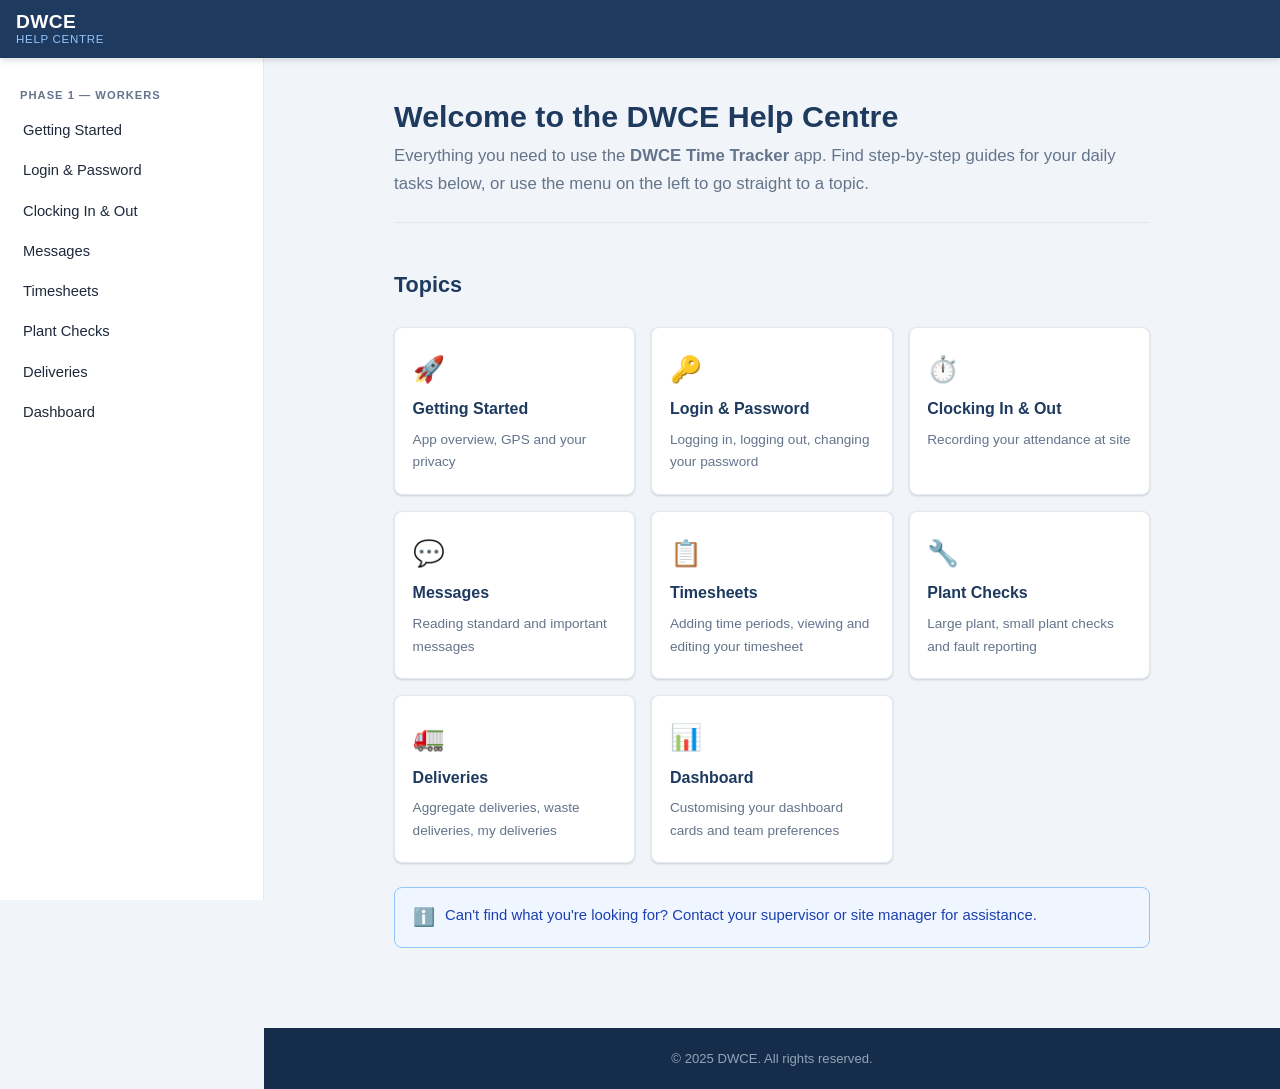
==== index.html @ fcccf169 "Update help content and add Dashboard guide" ====
<!DOCTYPE html>
<html lang="en">
<head>
  <meta charset="UTF-8">
  <meta name="viewport" content="width=device-width, initial-scale=1.0">
  <title>DWCE Help Centre</title>
  <link rel="stylesheet" href="style.css">
</head>
<body>

<header class="site-header">
  <div class="header-inner">
    <button class="menu-toggle" id="menuToggle" aria-label="Toggle navigation">
      <span></span><span></span><span></span>
    </button>
    <a href="index.html" class="logo">
      <span class="logo-text">DWCE</span>
      <span class="logo-sub">Help Centre</span>
    </a>
  </div>
</header>

<div class="sidebar-overlay" id="sidebarOverlay"></div>

<nav class="sidebar" id="sidebar">
  <div class="nav-label">Phase 1 — Workers</div>
  <a href="getting-started.html" class="nav-link">Getting Started</a>
  <a href="login.html"           class="nav-link">Login &amp; Password</a>
  <a href="clocking.html"        class="nav-link">Clocking In &amp; Out</a>
  <a href="messages.html"        class="nav-link">Messages</a>
  <a href="timesheets.html"      class="nav-link">Timesheets</a>
  <a href="plant-checks.html"    class="nav-link">Plant Checks</a>
  <a href="deliveries.html"      class="nav-link">Deliveries</a>
  <a href="dashboard.html"       class="nav-link">Dashboard</a>
</nav>

<main class="content">
  <div class="content-inner">

    <h1>Welcome to the DWCE Help Centre</h1>
    <p class="page-intro">
      Everything you need to use the <strong>DWCE Time Tracker</strong> app. Find step-by-step
      guides for your daily tasks below, or use the menu on the left to go straight to a topic.
    </p>

    <h2>Topics</h2>
    <div class="card-grid">

      <a href="getting-started.html" class="card">
        <div class="card-icon">🚀</div>
        <div class="card-title">Getting Started</div>
        <div class="card-desc">App overview, GPS and your privacy</div>
      </a>

      <a href="login.html" class="card">
        <div class="card-icon">🔑</div>
        <div class="card-title">Login &amp; Password</div>
        <div class="card-desc">Logging in, logging out, changing your password</div>
      </a>

      <a href="clocking.html" class="card">
        <div class="card-icon">⏱️</div>
        <div class="card-title">Clocking In &amp; Out</div>
        <div class="card-desc">Recording your attendance at site</div>
      </a>

      <a href="messages.html" class="card">
        <div class="card-icon">💬</div>
        <div class="card-title">Messages</div>
        <div class="card-desc">Reading standard and important messages</div>
      </a>

      <a href="timesheets.html" class="card">
        <div class="card-icon">📋</div>
        <div class="card-title">Timesheets</div>
        <div class="card-desc">Adding time periods, viewing and editing your timesheet</div>
      </a>

      <a href="plant-checks.html" class="card">
        <div class="card-icon">🔧</div>
        <div class="card-title">Plant Checks</div>
        <div class="card-desc">Large plant, small plant checks and fault reporting</div>
      </a>

      <a href="deliveries.html" class="card">
        <div class="card-icon">🚛</div>
        <div class="card-title">Deliveries</div>
        <div class="card-desc">Aggregate deliveries, waste deliveries, my deliveries</div>
      </a>

      <a href="dashboard.html" class="card">
        <div class="card-icon">📊</div>
        <div class="card-title">Dashboard</div>
        <div class="card-desc">Customising your dashboard cards and team preferences</div>
      </a>

    </div>

    <div class="info">
      <span class="callout-icon">ℹ️</span>
      <div class="callout-body">
        <p>Can't find what you're looking for? Contact your supervisor or site manager for assistance.</p>
      </div>
    </div>

  </div>
</main>

<footer class="site-footer">
  &copy; 2025 DWCE. All rights reserved.
</footer>

<script src="nav.js"></script>
</body>
</html>
---- style.css ----
/* ================================================================
   DWCE Help Centre — Main Stylesheet
   Phase 1: Construction Worker
   ================================================================ */

:root {
  --primary:        #1e3a5f;
  --primary-dark:   #152d4a;
  --primary-light:  #2563eb;
  --accent:         #f59e0b;
  --success-bg:     #ecfdf5;
  --success-border: #6ee7b7;
  --success-text:   #065f46;
  --warn-bg:        #fffbeb;
  --warn-border:    #fcd34d;
  --warn-text:      #92400e;
  --info-bg:        #eff6ff;
  --info-border:    #93c5fd;
  --info-text:      #1e40af;
  --bg:             #f1f5f9;
  --bg-white:       #ffffff;
  --text:           #1e293b;
  --text-muted:     #64748b;
  --border:         #e2e8f0;
  --nav-width:      264px;
  --header-h:       58px;
  --radius:         8px;
  --shadow:         0 1px 3px rgba(0,0,0,.10), 0 1px 2px rgba(0,0,0,.06);
  --shadow-md:      0 4px 6px rgba(0,0,0,.07), 0 2px 4px rgba(0,0,0,.05);
}

*, *::before, *::after { box-sizing: border-box; margin: 0; padding: 0; }

html { scroll-behavior: smooth; }

body {
  font-family: -apple-system, BlinkMacSystemFont, 'Segoe UI', Roboto,
               'Helvetica Neue', Arial, sans-serif;
  background: var(--bg);
  color: var(--text);
  line-height: 1.65;
  font-size: 16px;
}

/* ── Header ─────────────────────────────────────────────────────── */
.site-header {
  position: fixed; top: 0; left: 0; right: 0; z-index: 100;
  height: var(--header-h);
  background: var(--primary);
  box-shadow: var(--shadow-md);
  display: flex; align-items: center; padding: 0 1rem;
}

.header-inner {
  display: flex; align-items: center; gap: .875rem; width: 100%;
}

.logo { text-decoration: none; display: flex; flex-direction: column; line-height: 1.15; }
.logo-text { color: #fff; font-size: 1.2rem; font-weight: 700; letter-spacing: .02em; }
.logo-sub  { color: #93c5fd; font-size: .72rem; font-weight: 500; letter-spacing: .06em; text-transform: uppercase; }

.menu-toggle {
  display: none; flex-direction: column; justify-content: center;
  gap: 5px; background: none; border: none; cursor: pointer;
  padding: 4px; flex-shrink: 0;
}
.menu-toggle span {
  display: block; width: 22px; height: 2px;
  background: #fff; border-radius: 2px; transition: all .25s;
}

/* ── Sidebar ─────────────────────────────────────────────────────── */
.sidebar {
  position: fixed; top: var(--header-h); left: 0; bottom: 0;
  width: var(--nav-width);
  background: var(--bg-white);
  border-right: 1px solid var(--border);
  overflow-y: auto;
  padding: 1.25rem 0 2rem;
  transition: transform .28s ease;
}

.nav-label {
  font-size: .7rem; font-weight: 700; letter-spacing: .09em;
  text-transform: uppercase; color: var(--text-muted);
  padding: .5rem 1.25rem .35rem;
}

.nav-link {
  display: block; padding: .5rem 1.25rem;
  color: var(--text); text-decoration: none; font-size: .92rem;
  border-left: 3px solid transparent;
  transition: background .15s, border-color .15s, color .15s;
}
.nav-link:hover          { background: #f0f6ff; color: var(--primary-light); }
.nav-link.active         { background: #eff6ff; color: var(--primary-light);
                           border-left-color: var(--primary-light); font-weight: 600; }

.nav-divider { border: none; border-top: 1px solid var(--border); margin: .75rem 0; }

/* ── Main content ────────────────────────────────────────────────── */
.content {
  margin-left: var(--nav-width);
  padding-top: var(--header-h);
  min-height: 100vh;
}

.content-inner {
  max-width: 820px;
  margin: 0 auto;
  padding: 2.5rem 2rem 4rem;
}

/* ── Typography ──────────────────────────────────────────────────── */
h1 { font-size: 1.9rem; font-weight: 800; color: var(--primary); margin-bottom: .5rem; line-height: 1.2; }
h2 { font-size: 1.35rem; font-weight: 700; color: var(--primary); margin: 2.25rem 0 .75rem; padding-top: .5rem; }
h3 { font-size: 1.05rem; font-weight: 700; color: var(--text); margin: 1.5rem 0 .5rem; }
h4 { font-size: .95rem; font-weight: 600; color: var(--text); margin: 1rem 0 .35rem; }

p  { margin-bottom: .9rem; }
ul, ol { margin: .5rem 0 .9rem 1.4rem; }
li { margin-bottom: .3rem; }

strong { font-weight: 700; }

.page-intro { font-size: 1.05rem; color: var(--text-muted); margin-bottom: 2rem; border-bottom: 1px solid var(--border); padding-bottom: 1.5rem; }

/* ── Table of Contents ───────────────────────────────────────────── */
.toc {
  background: var(--info-bg); border: 1px solid var(--info-border);
  border-radius: var(--radius); padding: 1.1rem 1.4rem;
  margin-bottom: 2rem;
}
.toc-title { font-weight: 700; font-size: .85rem; text-transform: uppercase;
             letter-spacing: .06em; color: var(--info-text); margin-bottom: .6rem; }
.toc ul   { margin: 0 0 0 1.1rem; list-style: none; }
.toc li   { margin-bottom: .2rem; }
.toc a    { color: var(--primary-light); text-decoration: none; font-size: .9rem; }
.toc a:hover { text-decoration: underline; }
.toc > ul > li > ul { margin-top: .2rem; }

/* ── Steps ───────────────────────────────────────────────────────── */
.steps { counter-reset: step; list-style: none; margin: .75rem 0 1.25rem 0; }
.steps li {
  position: relative; padding: .75rem 1rem .75rem 3.25rem;
  margin-bottom: .6rem;
  background: var(--bg-white); border: 1px solid var(--border);
  border-radius: var(--radius); box-shadow: var(--shadow);
  counter-increment: step;
}
.steps li::before {
  content: counter(step);
  position: absolute; left: .85rem; top: .7rem;
  width: 1.75rem; height: 1.75rem;
  background: var(--primary); color: #fff;
  border-radius: 50%; display: flex; align-items: center; justify-content: center;
  font-size: .8rem; font-weight: 700; line-height: 1;
}

/* ── Callout boxes ───────────────────────────────────────────────── */
.tip, .warning, .info, .note {
  border-radius: var(--radius); padding: .9rem 1.1rem;
  margin: 1rem 0; font-size: .93rem;
  display: flex; gap: .65rem; align-items: flex-start;
}
.tip     { background: var(--success-bg); border: 1px solid var(--success-border); color: var(--success-text); }
.warning { background: var(--warn-bg);    border: 1px solid var(--warn-border);    color: var(--warn-text); }
.info    { background: var(--info-bg);    border: 1px solid var(--info-border);    color: var(--info-text); }
.note    { background: #faf5ff;           border: 1px solid #d8b4fe;               color: #6b21a8; }

.callout-icon { font-size: 1.1rem; flex-shrink: 0; margin-top: .05rem; }
.callout-body { flex: 1; }
.callout-body p:last-child { margin-bottom: 0; }

/* ── Cards (home page) ───────────────────────────────────────────── */
.card-grid {
  display: grid;
  grid-template-columns: repeat(auto-fill, minmax(220px, 1fr));
  gap: 1rem; margin: 1.5rem 0;
}
.card {
  background: var(--bg-white); border: 1px solid var(--border);
  border-radius: var(--radius); padding: 1.25rem 1.1rem;
  text-decoration: none; color: var(--text);
  transition: box-shadow .2s, transform .2s, border-color .2s;
  display: flex; flex-direction: column; gap: .4rem;
  box-shadow: var(--shadow);
}
.card:hover { box-shadow: var(--shadow-md); transform: translateY(-2px); border-color: var(--primary-light); }
.card-icon  { font-size: 1.6rem; }
.card-title { font-weight: 700; color: var(--primary); font-size: 1rem; }
.card-desc  { font-size: .85rem; color: var(--text-muted); }

/* ── Section anchors — offset for fixed header ───────────────────── */
[id] { scroll-margin-top: calc(var(--header-h) + 1rem); }

/* ── Divider between major sections ─────────────────────────────── */
.section-divider { border: none; border-top: 2px solid var(--border); margin: 2.5rem 0; }

/* ── Button-label highlight ──────────────────────────────────────── */
.btn-label {
  display: inline-block; background: var(--primary); color: #fff;
  border-radius: 4px; padding: .1rem .55rem; font-size: .82rem;
  font-weight: 600; vertical-align: middle;
}
.btn-label.secondary { background: #64748b; }

/* ── Key term ────────────────────────────────────────────────────── */
kbd {
  display: inline-block; background: #f1f5f9; border: 1px solid #cbd5e1;
  border-radius: 4px; padding: .05rem .45rem; font-size: .82rem;
  font-family: inherit; font-weight: 600;
}

/* ── Page header breadcrumb ──────────────────────────────────────── */
.breadcrumb { font-size: .82rem; color: var(--text-muted); margin-bottom: .75rem; }
.breadcrumb a { color: var(--primary-light); text-decoration: none; }
.breadcrumb a:hover { text-decoration: underline; }
.breadcrumb span::before { content: ' / '; }

/* ── Footer ──────────────────────────────────────────────────────── */
.site-footer {
  margin-left: var(--nav-width);
  background: var(--primary-dark); color: #94a3b8;
  text-align: center; padding: 1.25rem 1rem; font-size: .82rem;
}

/* ── Responsive — tablet / mobile ───────────────────────────────── */
@media (max-width: 768px) {
  .menu-toggle { display: flex; }

  .sidebar {
    transform: translateX(-100%);
    z-index: 90;
    width: min(var(--nav-width), 80vw);
  }
  .sidebar.open { transform: translateX(0); }

  .content       { margin-left: 0; }
  .site-footer   { margin-left: 0; }
  .content-inner { padding: 1.5rem 1rem 3rem; }

  h1 { font-size: 1.5rem; }
  h2 { font-size: 1.15rem; }

  .card-grid { grid-template-columns: 1fr 1fr; }
}

@media (max-width: 480px) {
  .card-grid { grid-template-columns: 1fr; }
}

/* ── Overlay (mobile sidebar) ────────────────────────────────────── */
.sidebar-overlay {
  display: none; position: fixed; inset: 0; z-index: 80;
  background: rgba(0,0,0,.4);
}
.sidebar-overlay.show { display: block; }
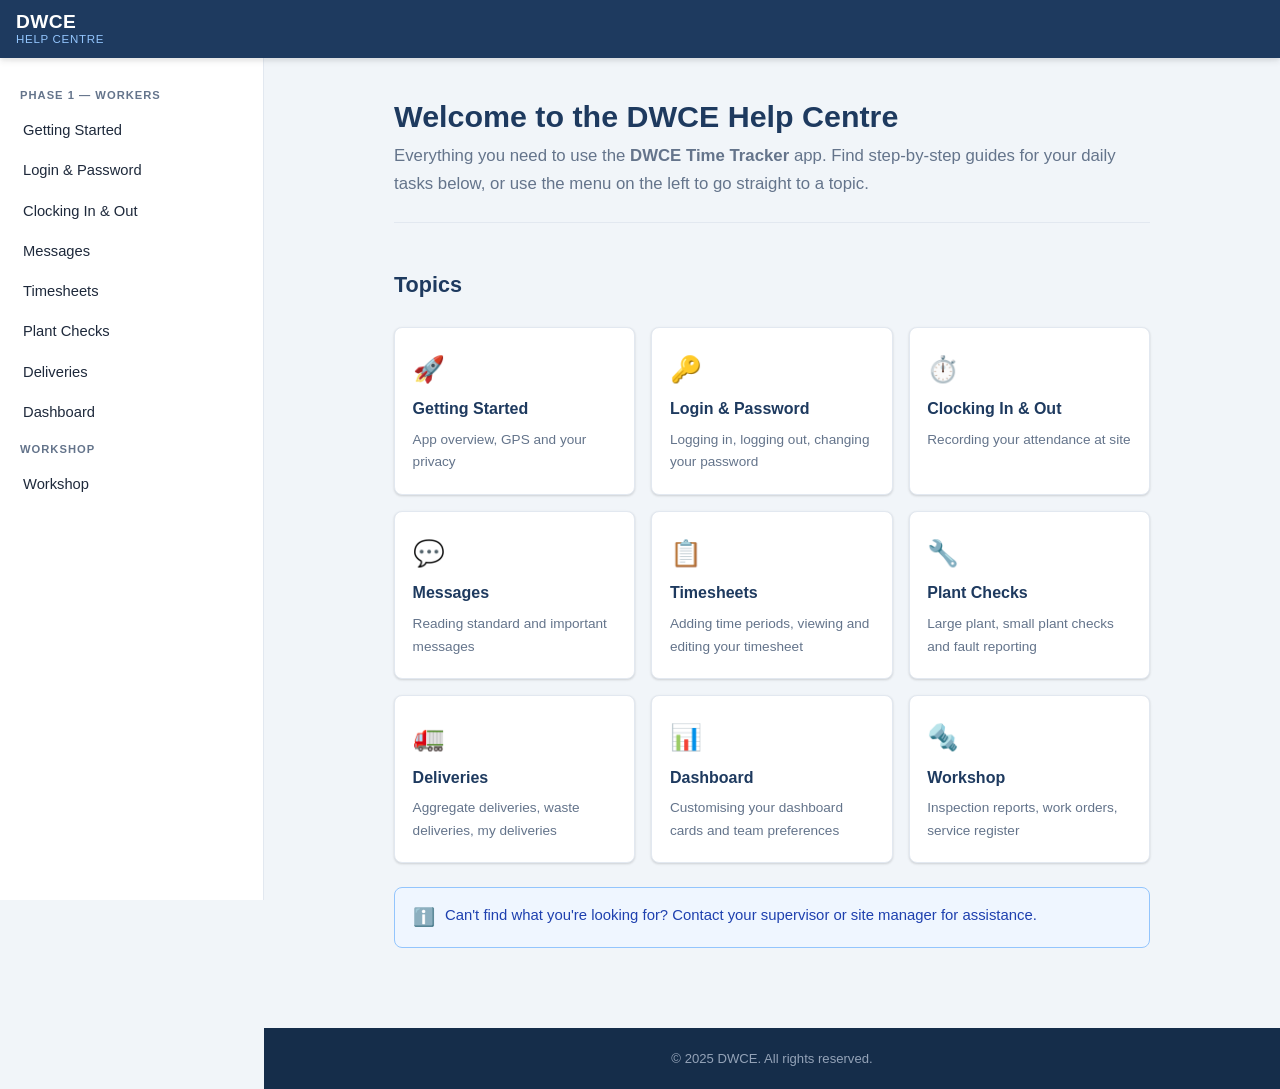
==== commit b03ed19e: "Add Workshop page and update Dashboard category name" ====
--- a/index.html
+++ b/index.html
@@ -32,6 +32,8 @@
   <a href="plant-checks.html"    class="nav-link">Plant Checks</a>
   <a href="deliveries.html"      class="nav-link">Deliveries</a>
   <a href="dashboard.html"       class="nav-link">Dashboard</a>
+  <div class="nav-label">Workshop</div>
+  <a href="workshop.html"        class="nav-link">Workshop</a>
 </nav>
 
 <main class="content">
@@ -94,6 +96,12 @@
         <div class="card-desc">Customising your dashboard cards and team preferences</div>
       </a>
 
+      <a href="workshop.html" class="card">
+        <div class="card-icon">🔩</div>
+        <div class="card-title">Workshop</div>
+        <div class="card-desc">Inspection reports, work orders, service register</div>
+      </a>
+
     </div>
 
     <div class="info">
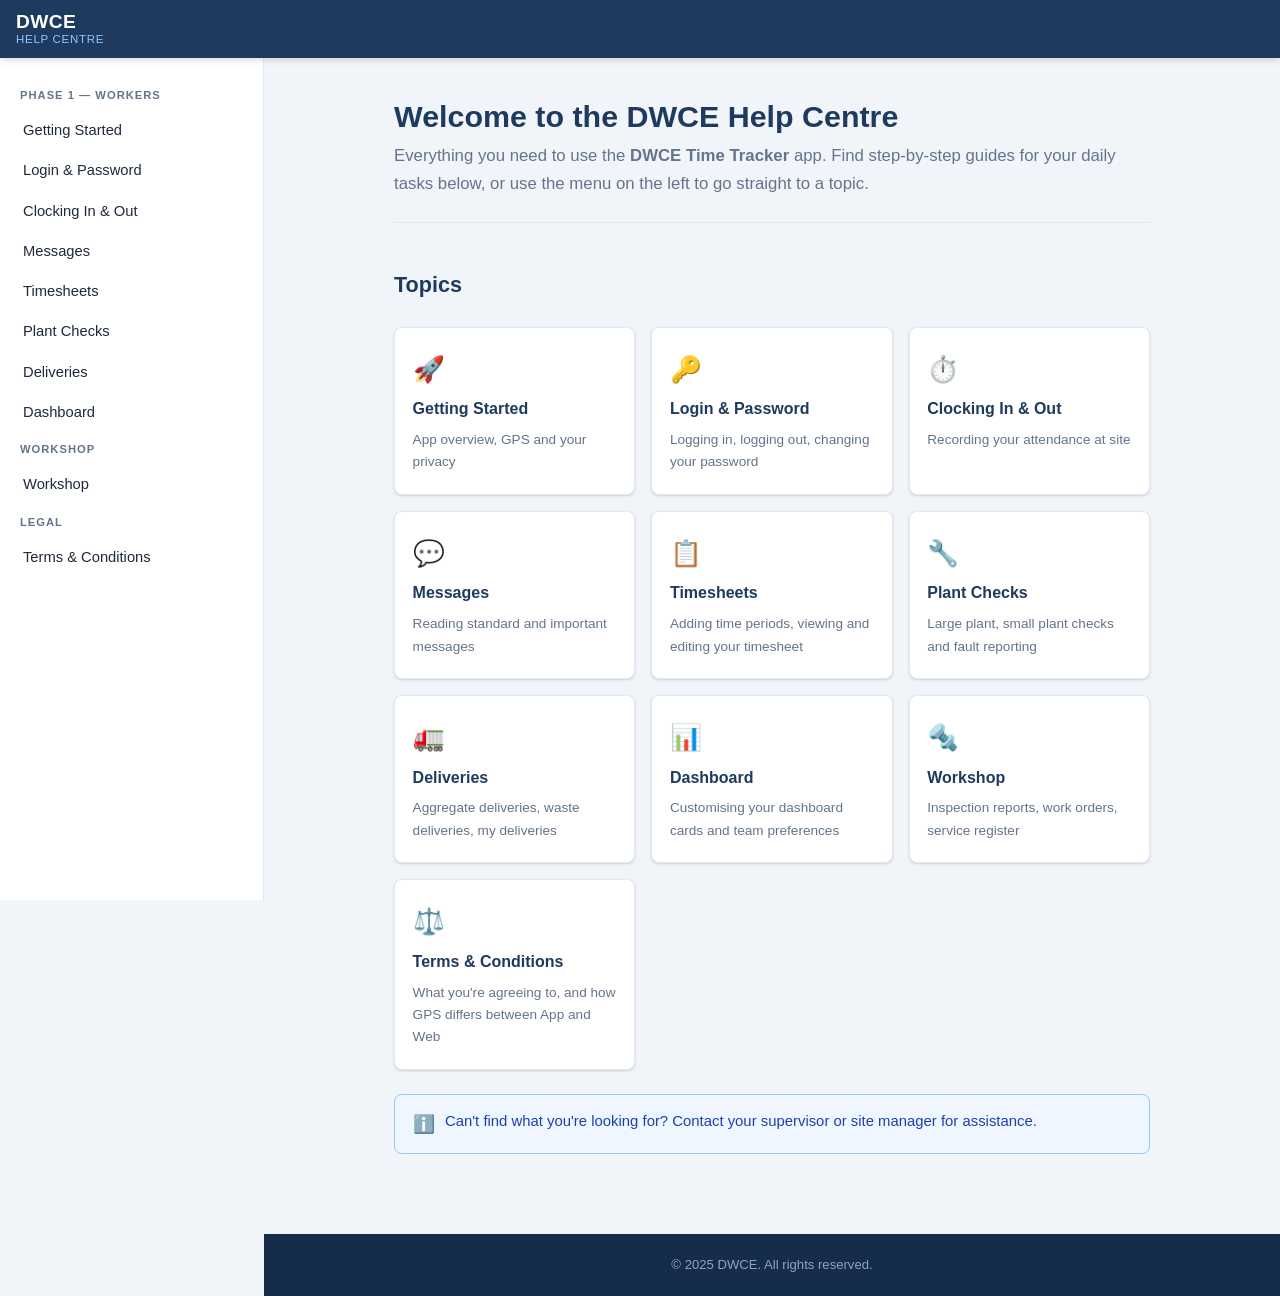
==== commit 47dac0fe: "Add Terms & Conditions page and link it from nav and Topics" ====
--- a/index.html
+++ b/index.html
@@ -34,6 +34,8 @@
   <a href="dashboard.html"       class="nav-link">Dashboard</a>
   <div class="nav-label">Workshop</div>
   <a href="workshop.html"        class="nav-link">Workshop</a>
+  <div class="nav-label">Legal</div>
+  <a href="terms.html"           class="nav-link">Terms &amp; Conditions</a>
 </nav>
 
 <main class="content">
@@ -102,6 +104,12 @@
         <div class="card-desc">Inspection reports, work orders, service register</div>
       </a>
 
+      <a href="terms.html" class="card">
+        <div class="card-icon">⚖️</div>
+        <div class="card-title">Terms &amp; Conditions</div>
+        <div class="card-desc">What you're agreeing to, and how GPS differs between App and Web</div>
+      </a>
+
     </div>
 
     <div class="info">
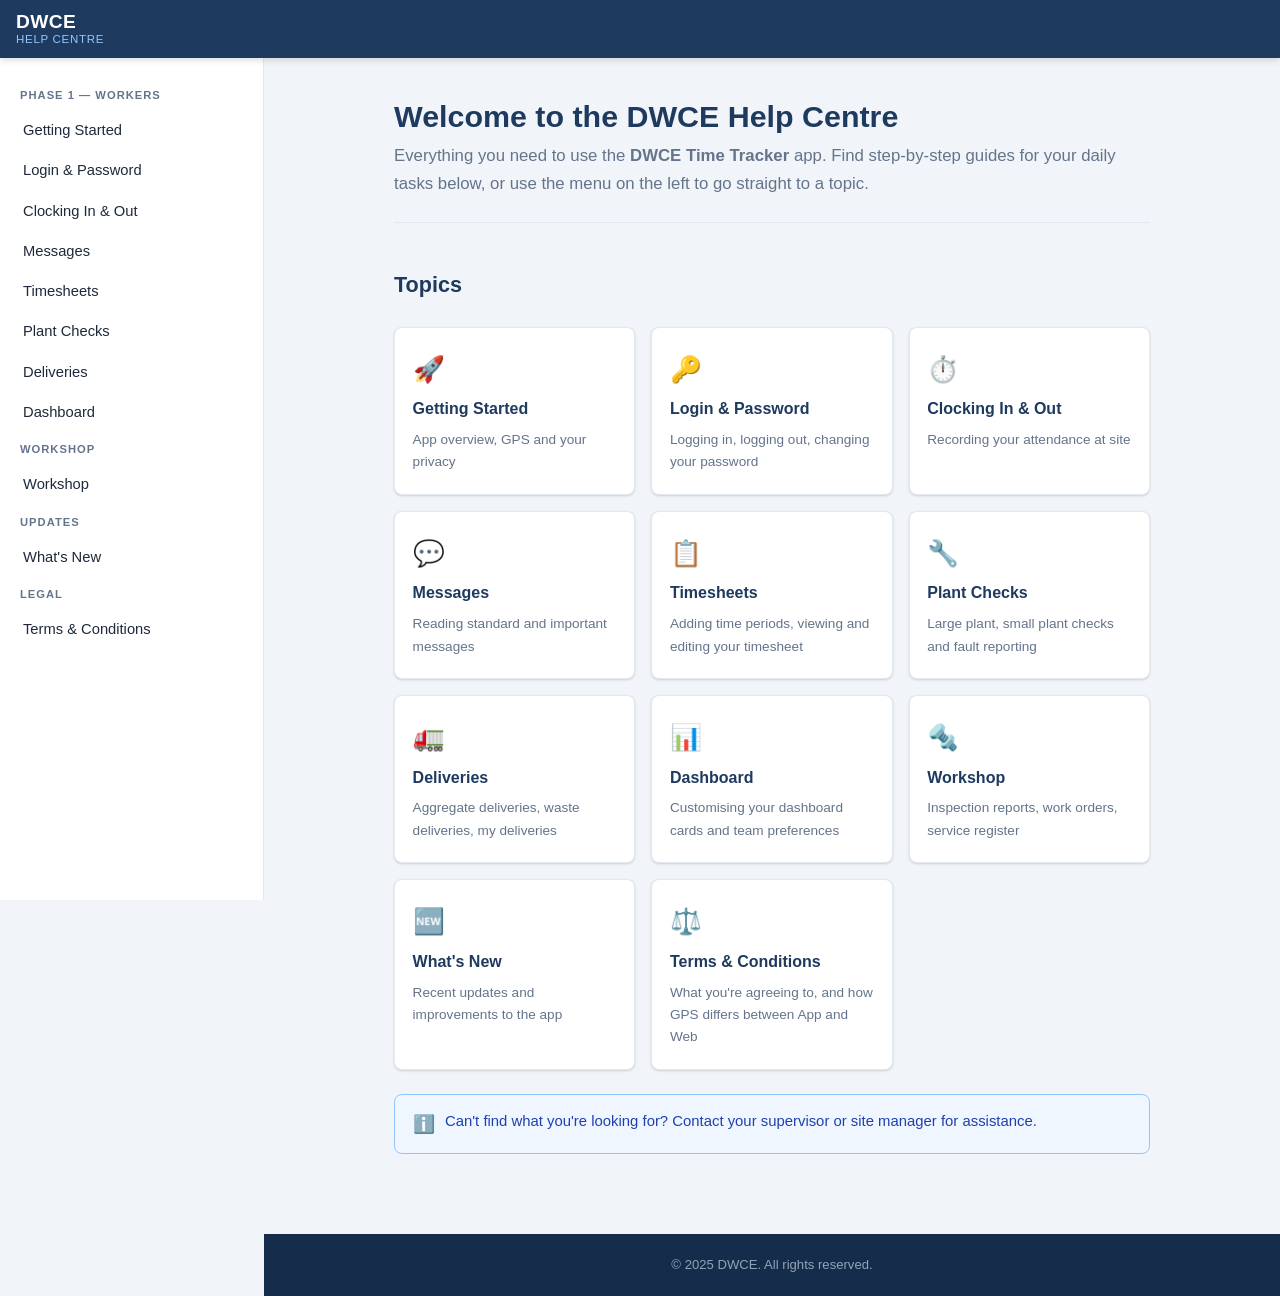
==== commit 90cd3554: "Add What's New page summarizing recent app updates" ====
--- a/index.html
+++ b/index.html
@@ -34,6 +34,8 @@
   <a href="dashboard.html"       class="nav-link">Dashboard</a>
   <div class="nav-label">Workshop</div>
   <a href="workshop.html"        class="nav-link">Workshop</a>
+  <div class="nav-label">Updates</div>
+  <a href="whats-new.html"       class="nav-link">What's New</a>
   <div class="nav-label">Legal</div>
   <a href="terms.html"           class="nav-link">Terms &amp; Conditions</a>
 </nav>
@@ -104,6 +106,12 @@
         <div class="card-desc">Inspection reports, work orders, service register</div>
       </a>
 
+      <a href="whats-new.html" class="card">
+        <div class="card-icon">🆕</div>
+        <div class="card-title">What's New</div>
+        <div class="card-desc">Recent updates and improvements to the app</div>
+      </a>
+
       <a href="terms.html" class="card">
         <div class="card-icon">⚖️</div>
         <div class="card-title">Terms &amp; Conditions</div>
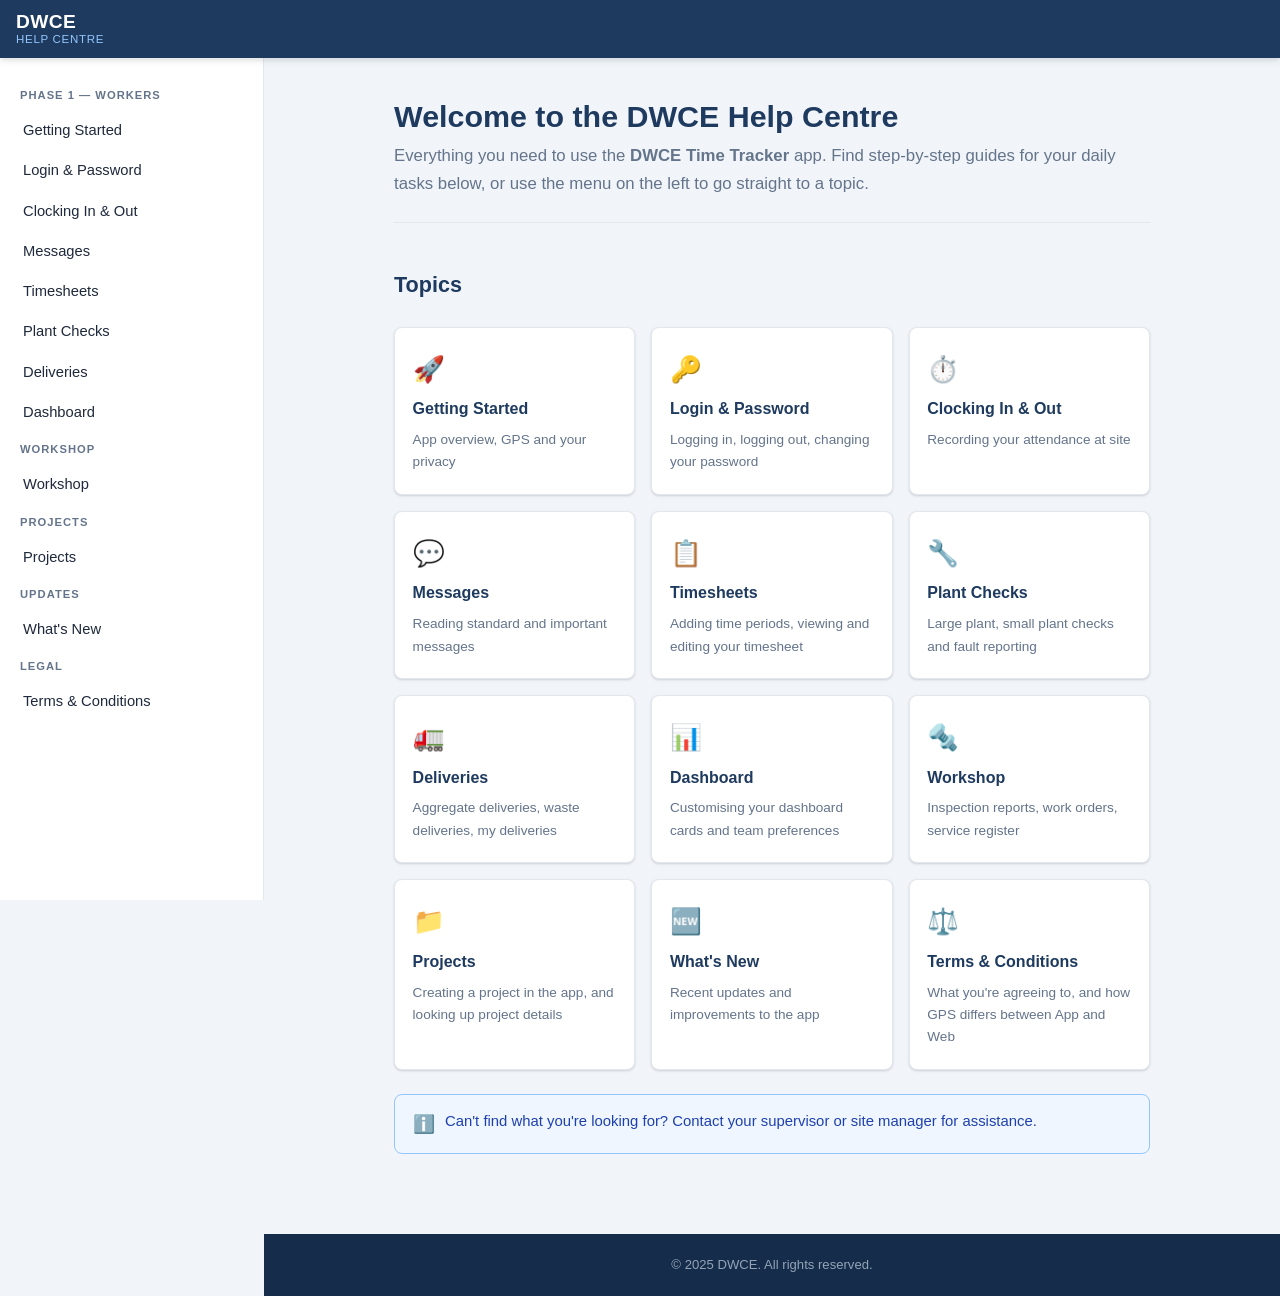
==== commit 1c13a03d: "Add Projects help page covering Create Project, Get Project Description, and Get WhatsApp Message Do" ====
--- a/index.html
+++ b/index.html
@@ -34,6 +34,8 @@
   <a href="dashboard.html"       class="nav-link">Dashboard</a>
   <div class="nav-label">Workshop</div>
   <a href="workshop.html"        class="nav-link">Workshop</a>
+  <div class="nav-label">Projects</div>
+  <a href="projects.html"        class="nav-link">Projects</a>
   <div class="nav-label">Updates</div>
   <a href="whats-new.html"       class="nav-link">What's New</a>
   <div class="nav-label">Legal</div>
@@ -106,6 +108,12 @@
         <div class="card-desc">Inspection reports, work orders, service register</div>
       </a>
 
+      <a href="projects.html" class="card">
+        <div class="card-icon">📁</div>
+        <div class="card-title">Projects</div>
+        <div class="card-desc">Creating a project in the app, and looking up project details</div>
+      </a>
+
       <a href="whats-new.html" class="card">
         <div class="card-icon">🆕</div>
         <div class="card-title">What's New</div>
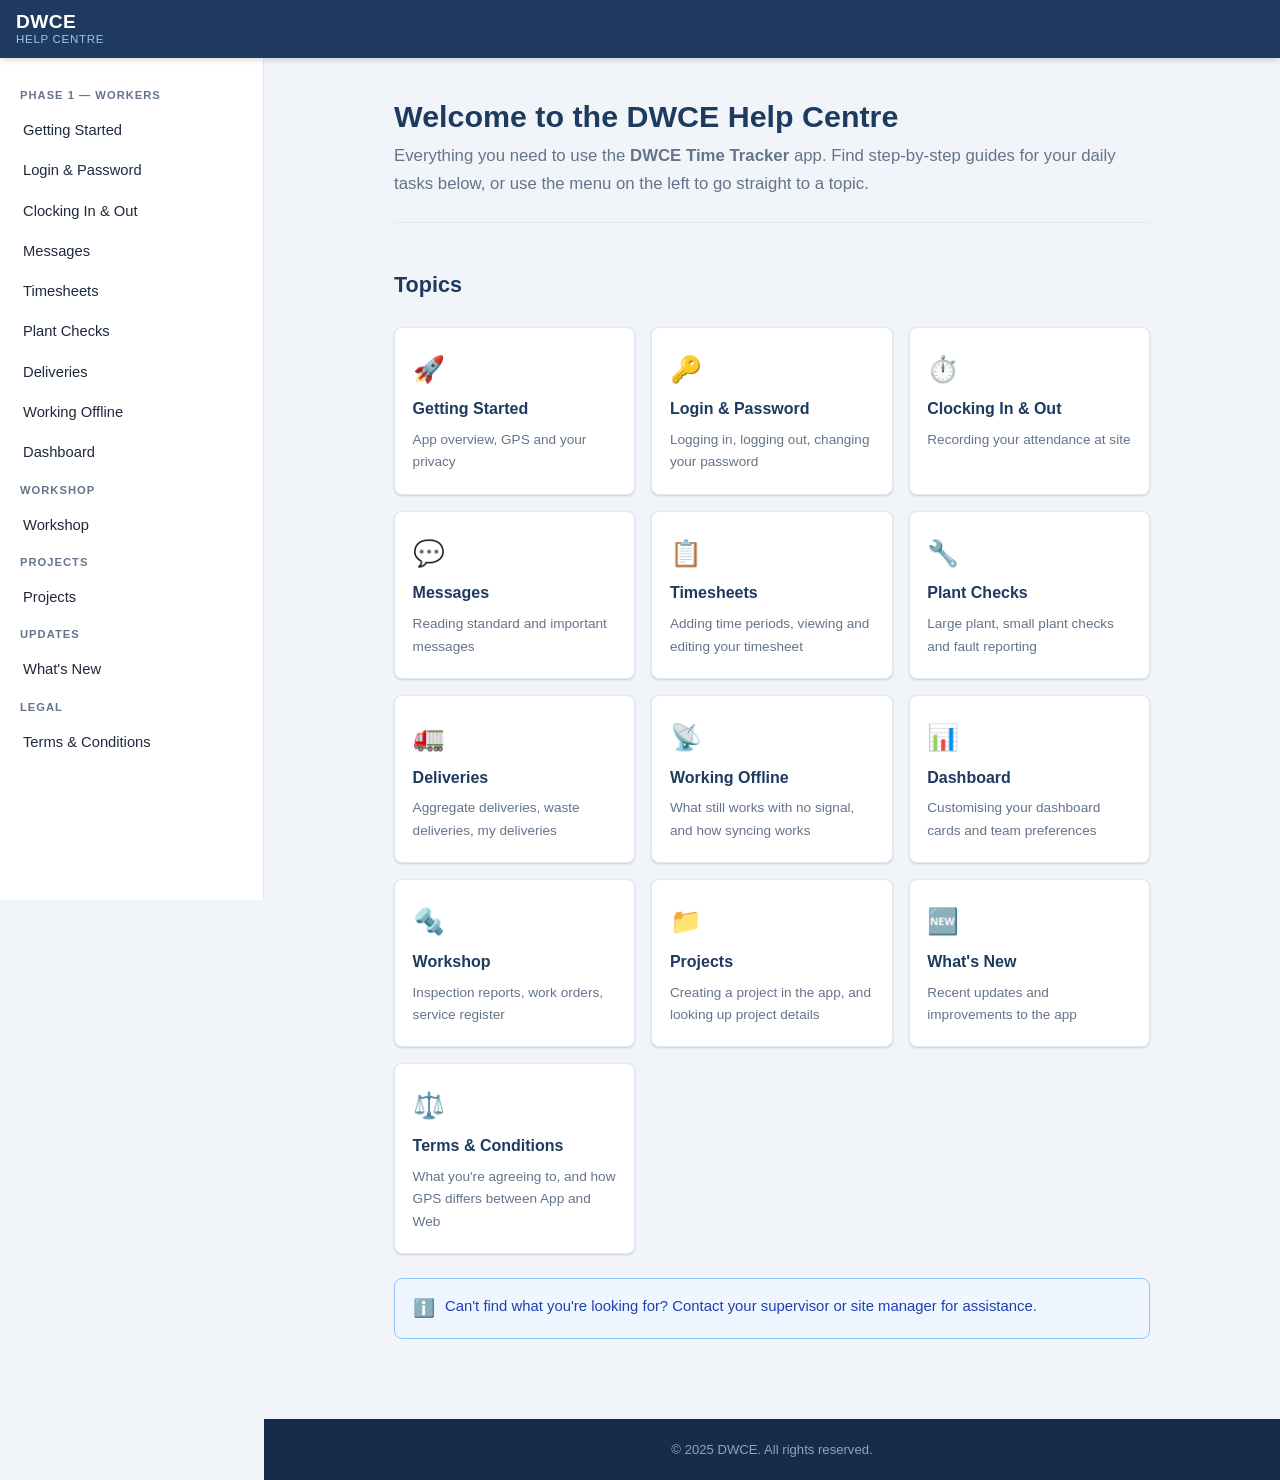
==== commit db09ac37: "Add Working Offline help page; What's New entries for Close App button, permission fixes, and Flutte" ====
--- a/index.html
+++ b/index.html
@@ -31,6 +31,7 @@
   <a href="timesheets.html"      class="nav-link">Timesheets</a>
   <a href="plant-checks.html"    class="nav-link">Plant Checks</a>
   <a href="deliveries.html"      class="nav-link">Deliveries</a>
+  <a href="offline.html"         class="nav-link">Working Offline</a>
   <a href="dashboard.html"       class="nav-link">Dashboard</a>
   <div class="nav-label">Workshop</div>
   <a href="workshop.html"        class="nav-link">Workshop</a>
@@ -96,6 +97,12 @@
         <div class="card-desc">Aggregate deliveries, waste deliveries, my deliveries</div>
       </a>
 
+      <a href="offline.html" class="card">
+        <div class="card-icon">📡</div>
+        <div class="card-title">Working Offline</div>
+        <div class="card-desc">What still works with no signal, and how syncing works</div>
+      </a>
+
       <a href="dashboard.html" class="card">
         <div class="card-icon">📊</div>
         <div class="card-title">Dashboard</div>
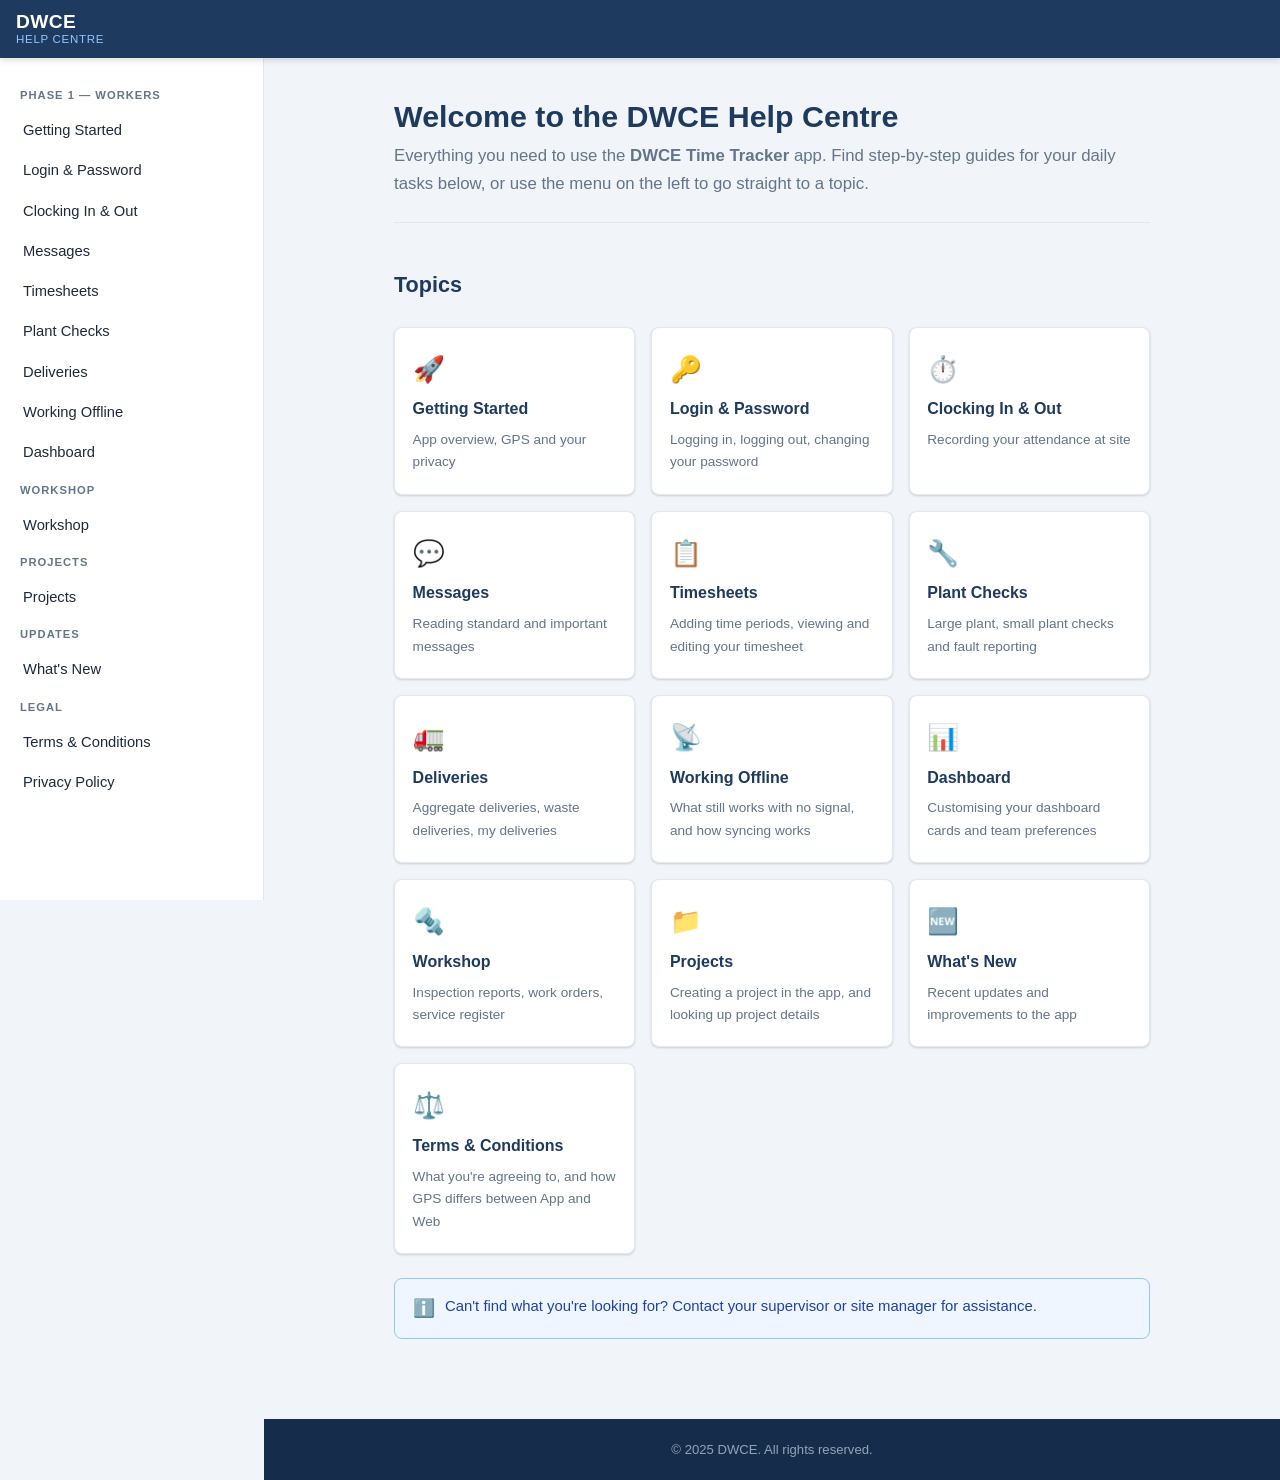
==== commit 69de7d92: "Add dedicated Privacy Policy page for Google Play submission Consolidates the GPS App-vs-Web disclos" ====
--- a/index.html
+++ b/index.html
@@ -41,6 +41,7 @@
   <a href="whats-new.html"       class="nav-link">What's New</a>
   <div class="nav-label">Legal</div>
   <a href="terms.html"           class="nav-link">Terms &amp; Conditions</a>
+  <a href="privacy.html"         class="nav-link">Privacy Policy</a>
 </nav>
 
 <main class="content">
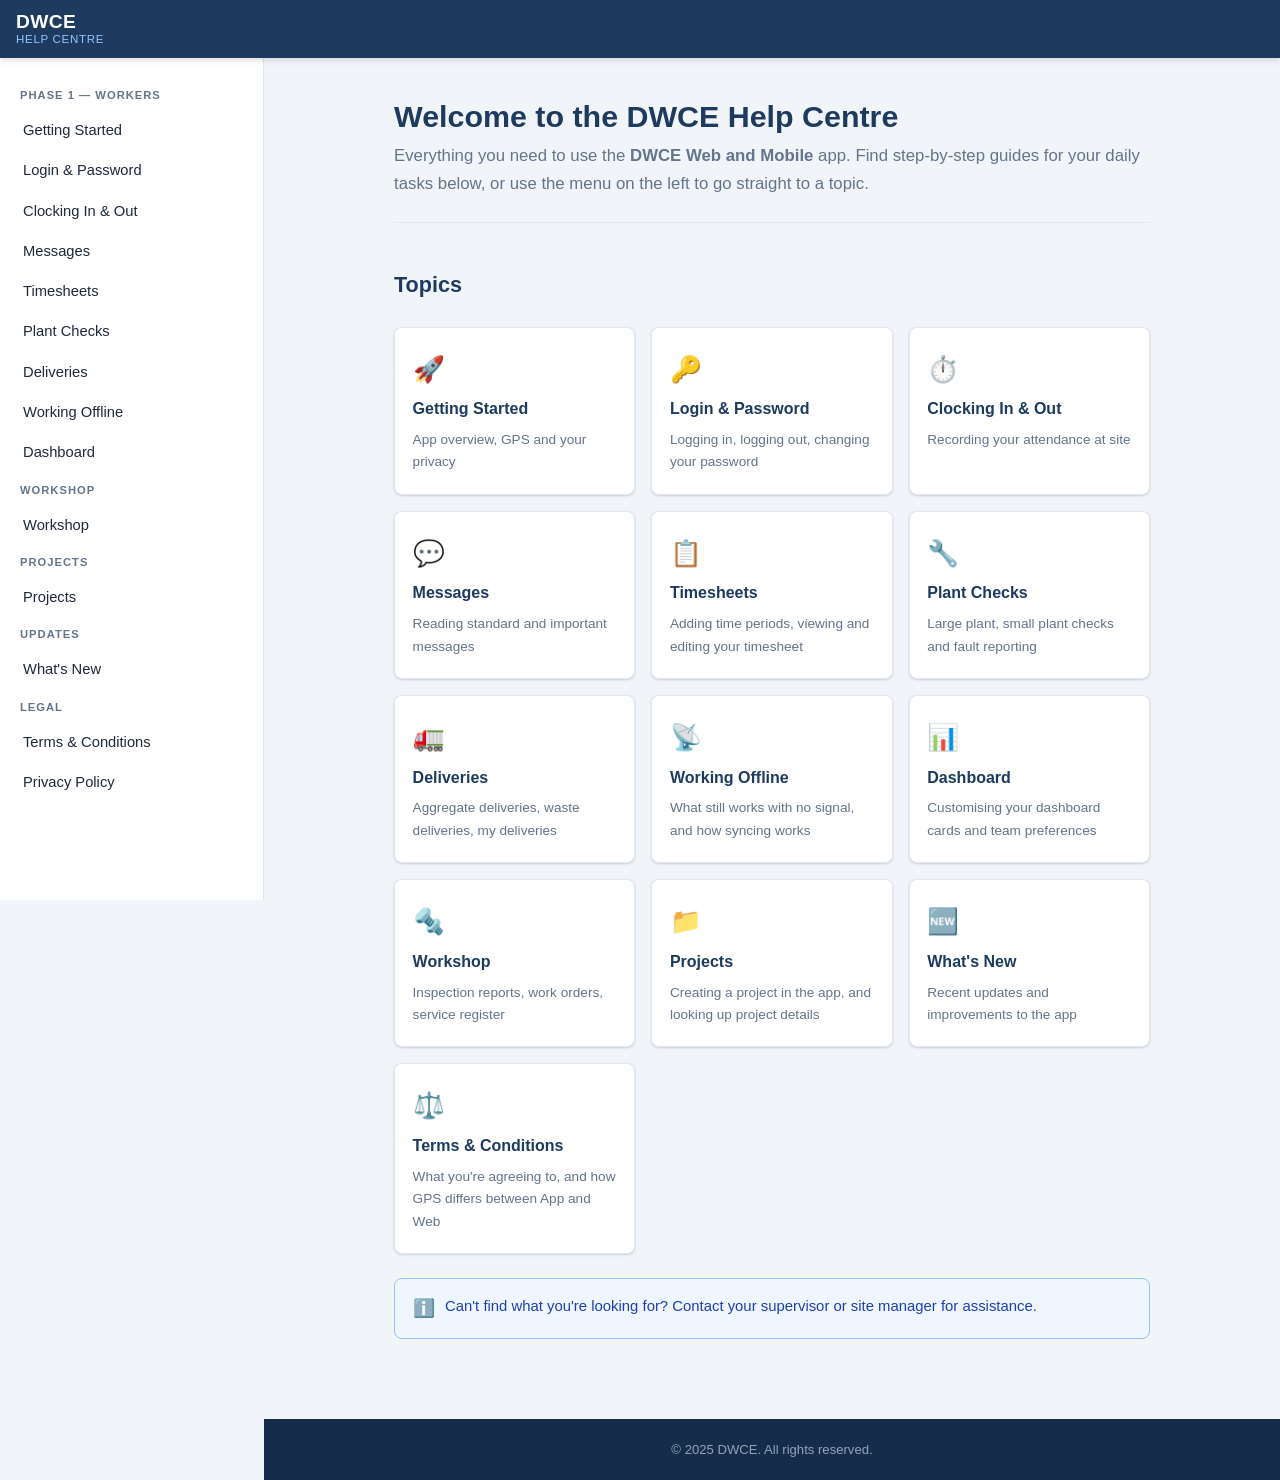
==== commit 2463d239: "Rename DWCE Time Tracker to DWCE Web and Mobile app Co-Authored-By: Claude Sonnet 5.5 <noreply@anthr" ====
--- a/index.html
+++ b/index.html
@@ -49,7 +49,7 @@
 
     <h1>Welcome to the DWCE Help Centre</h1>
     <p class="page-intro">
-      Everything you need to use the <strong>DWCE Time Tracker</strong> app. Find step-by-step
+      Everything you need to use the <strong>DWCE Web and Mobile</strong> app. Find step-by-step
       guides for your daily tasks below, or use the menu on the left to go straight to a topic.
     </p>
 
